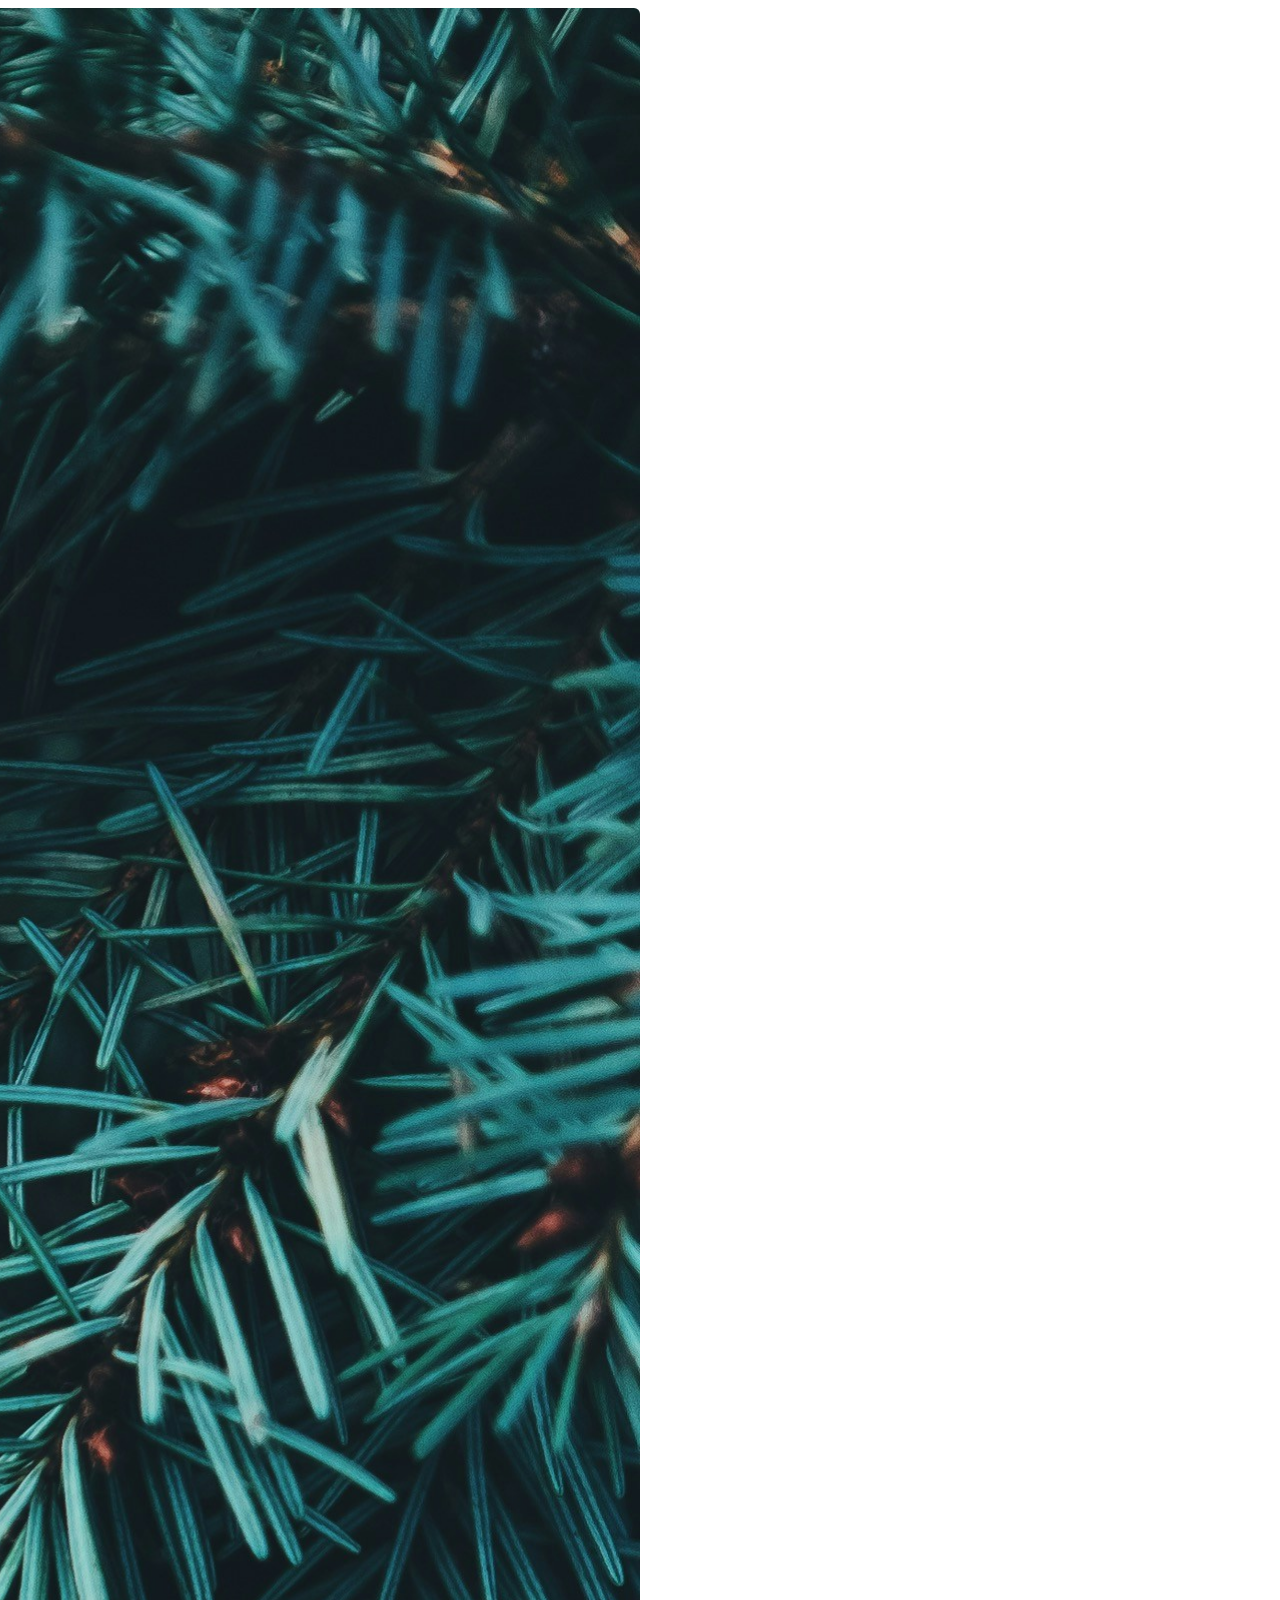
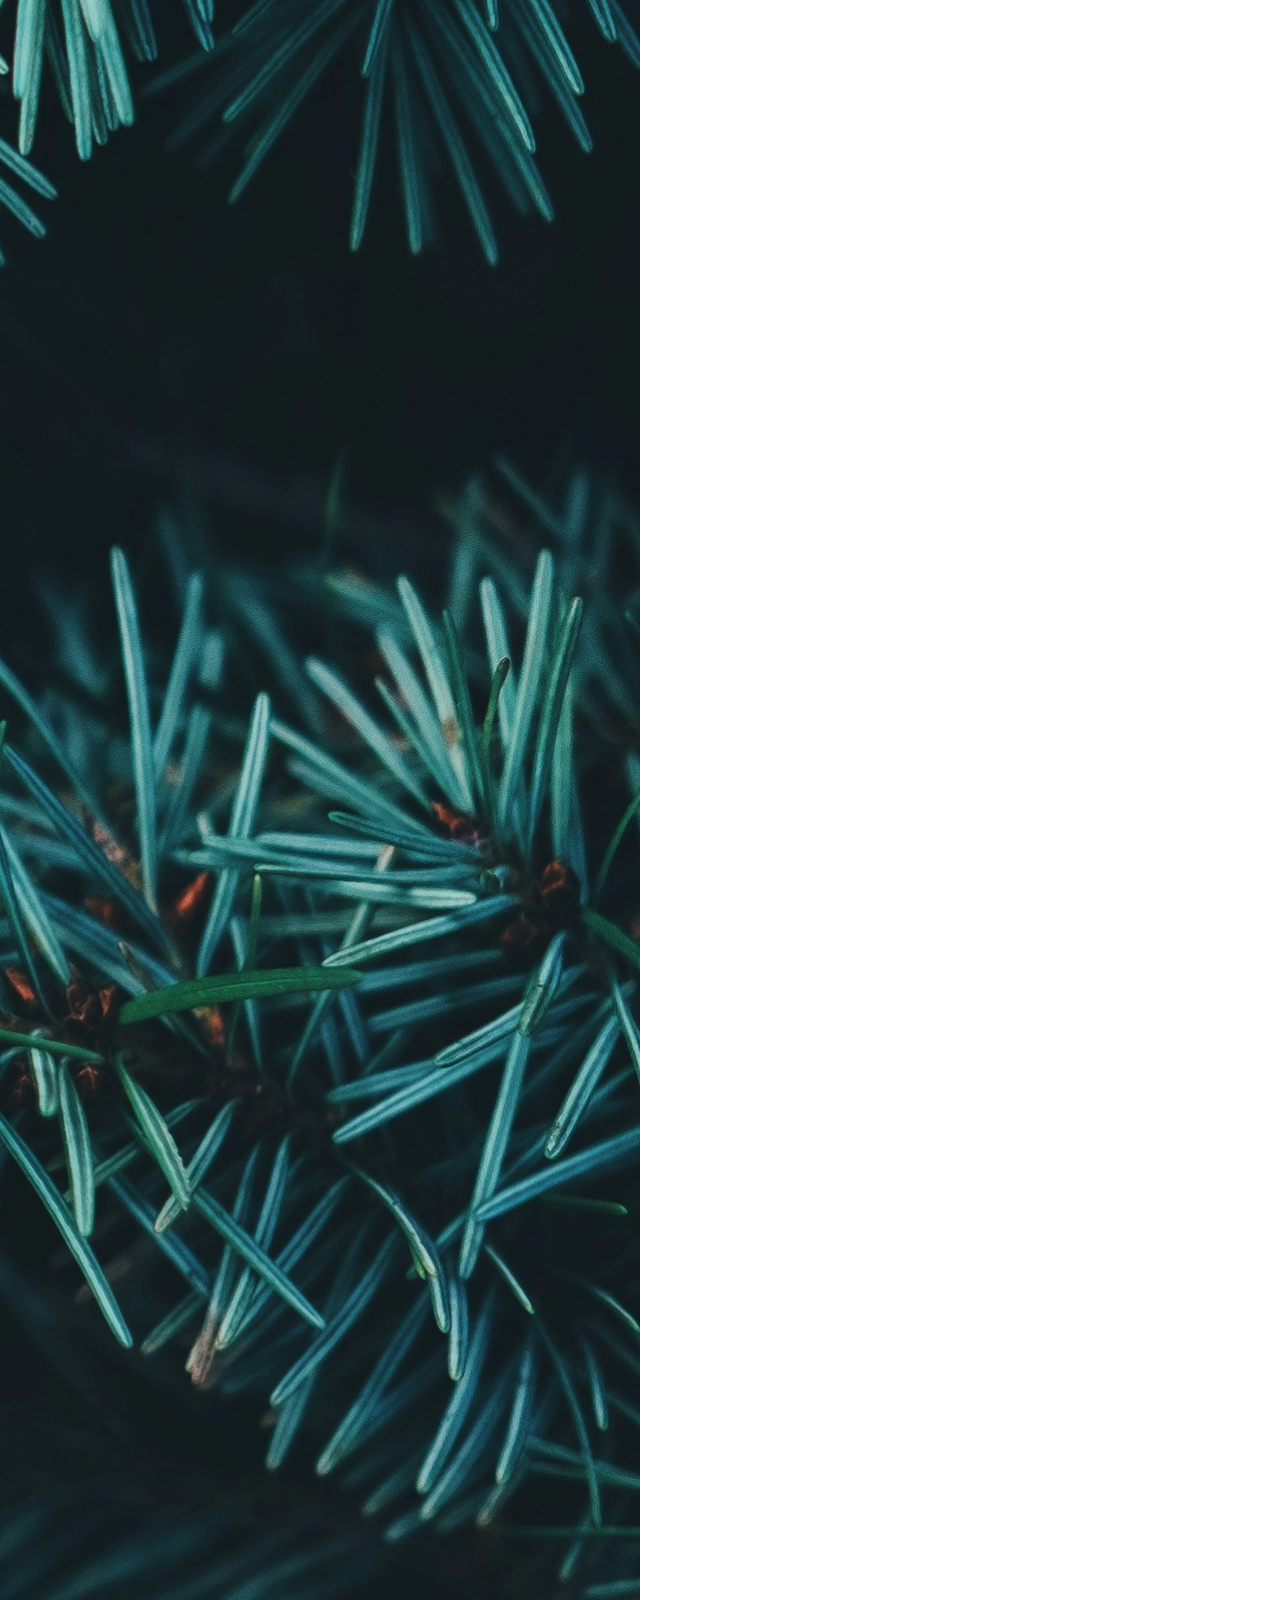
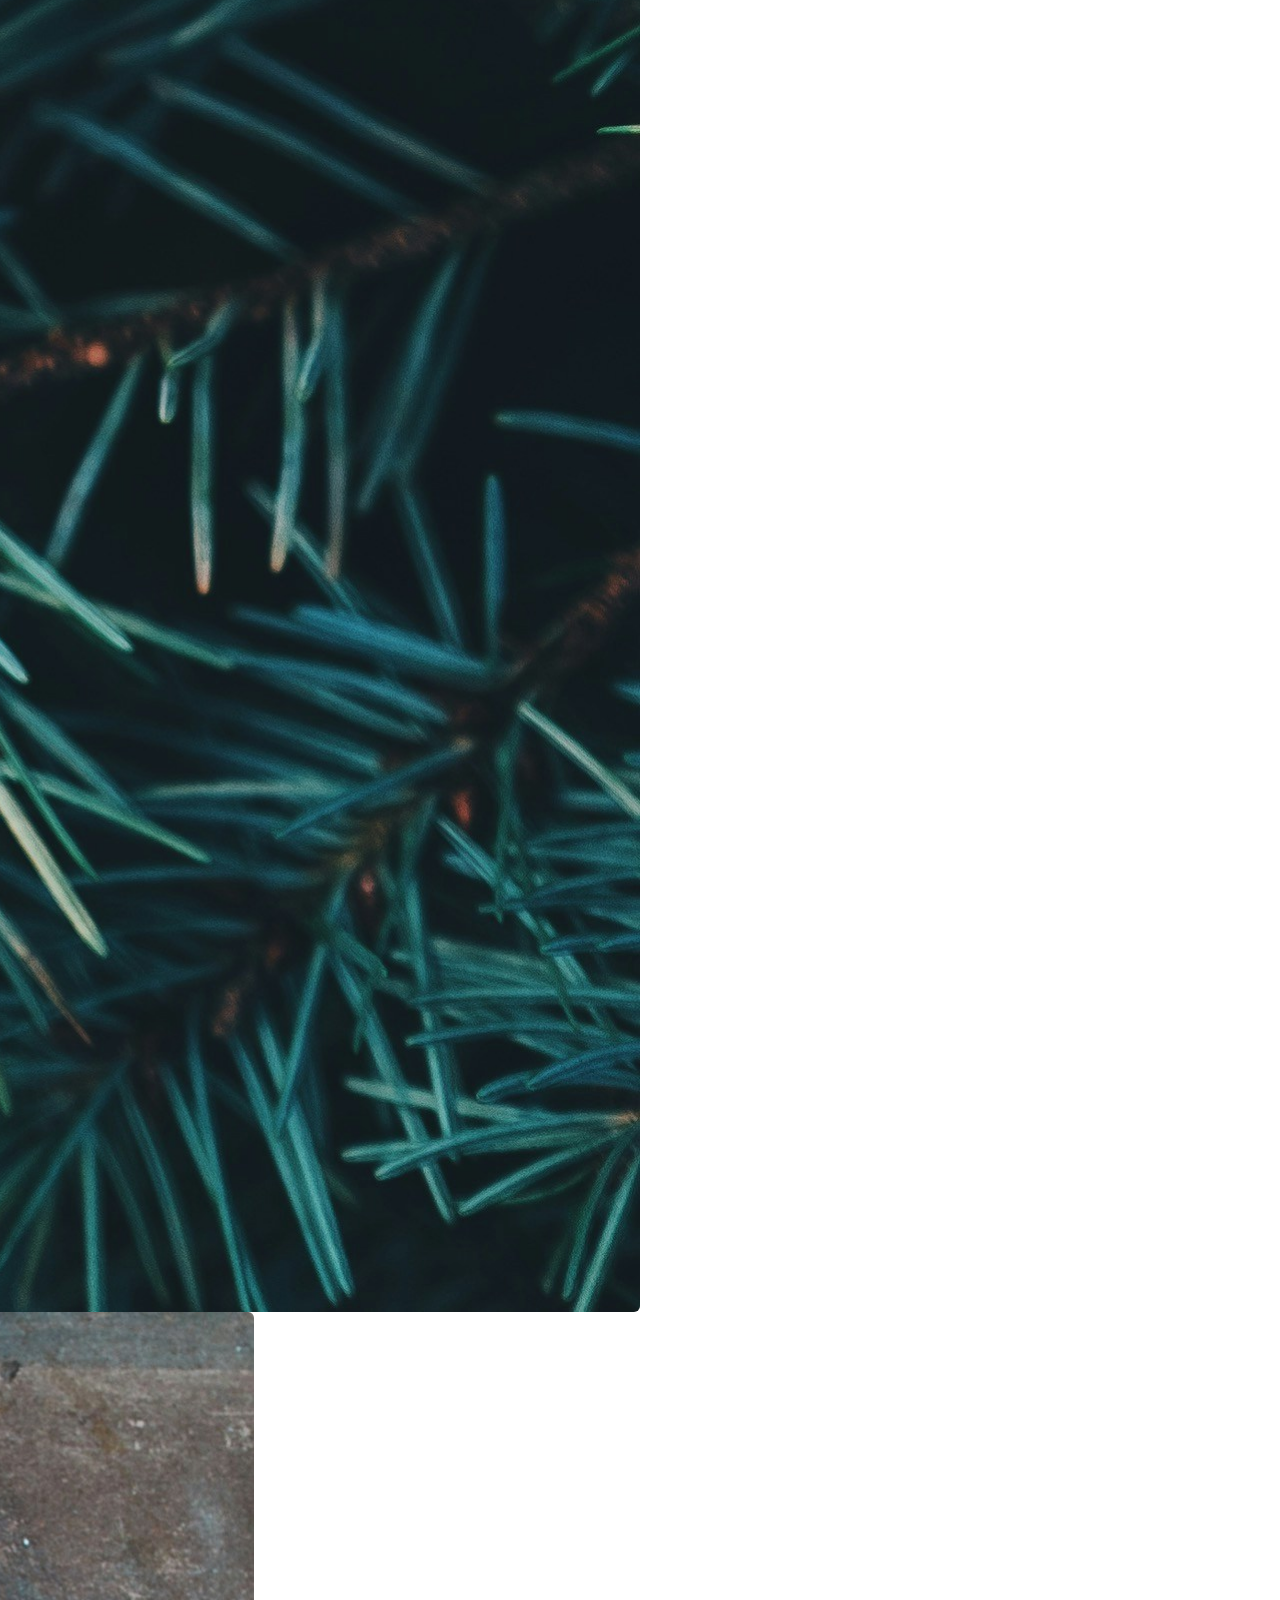
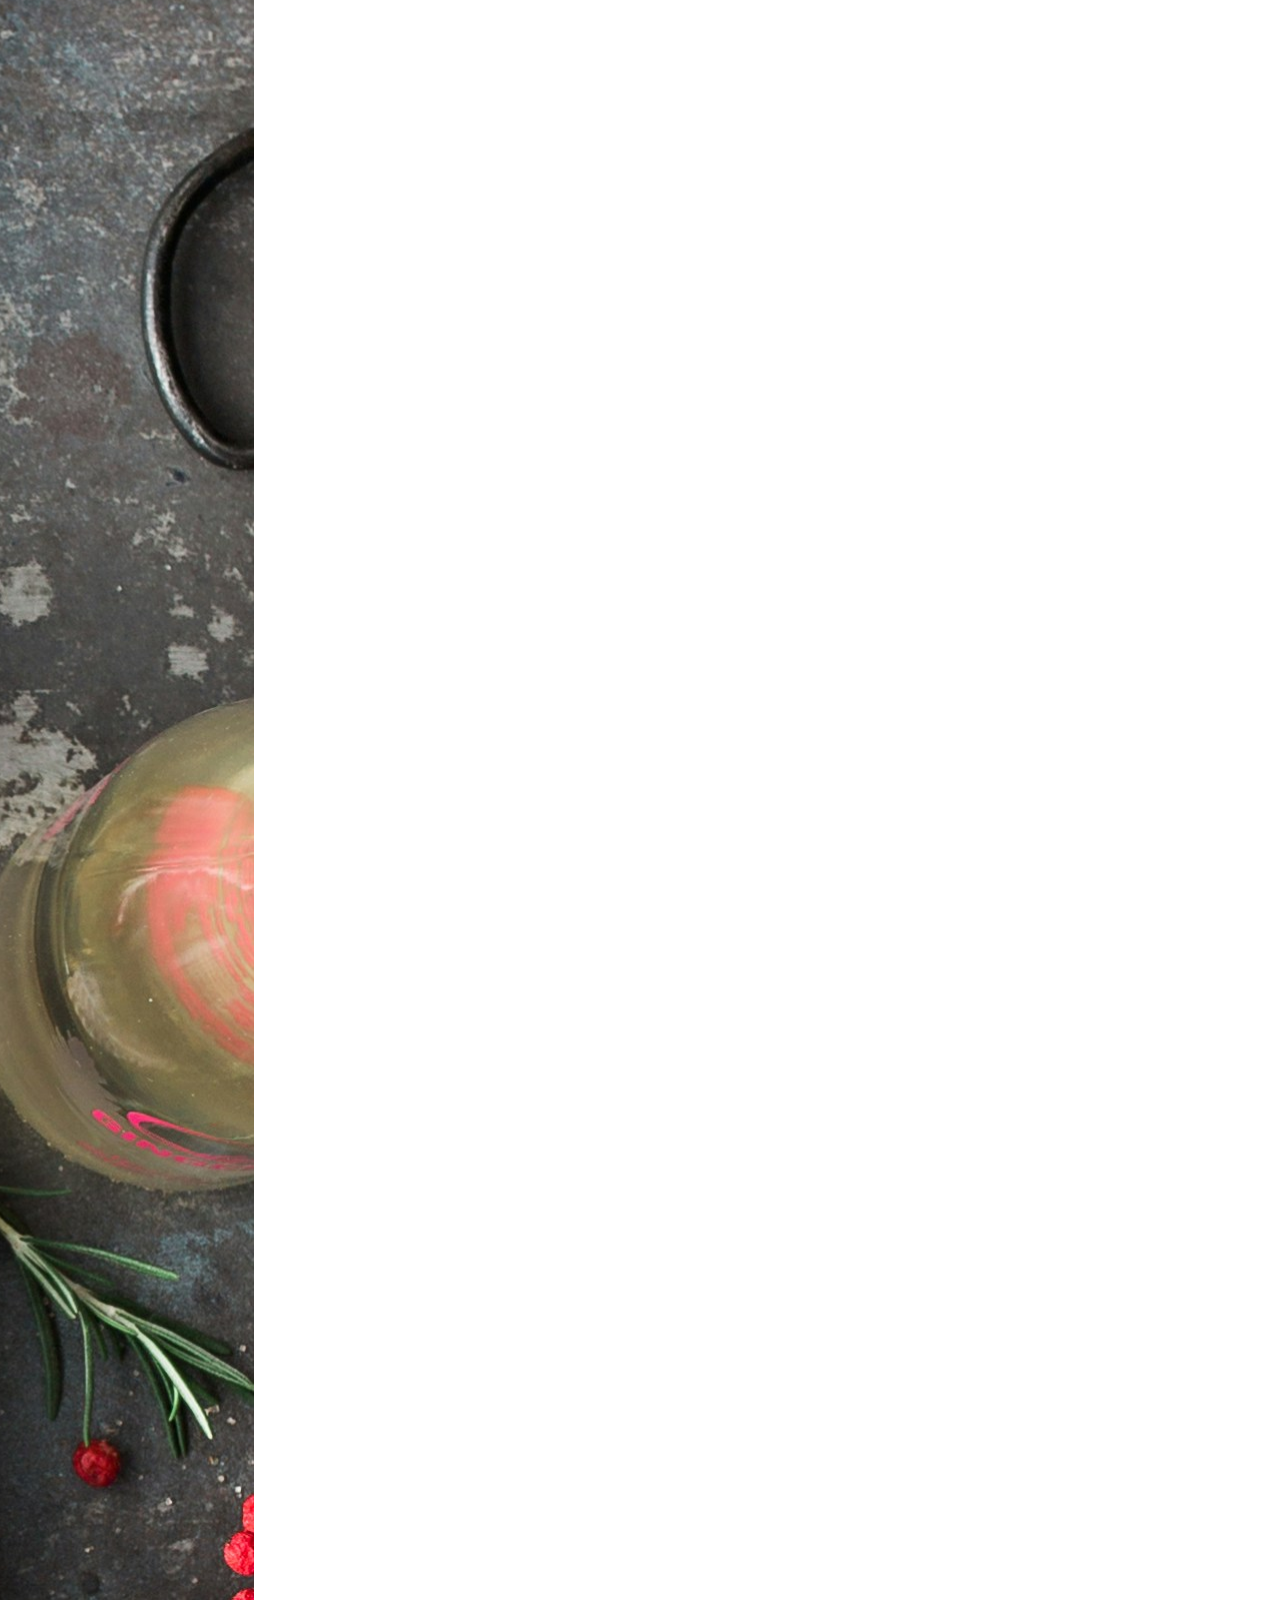
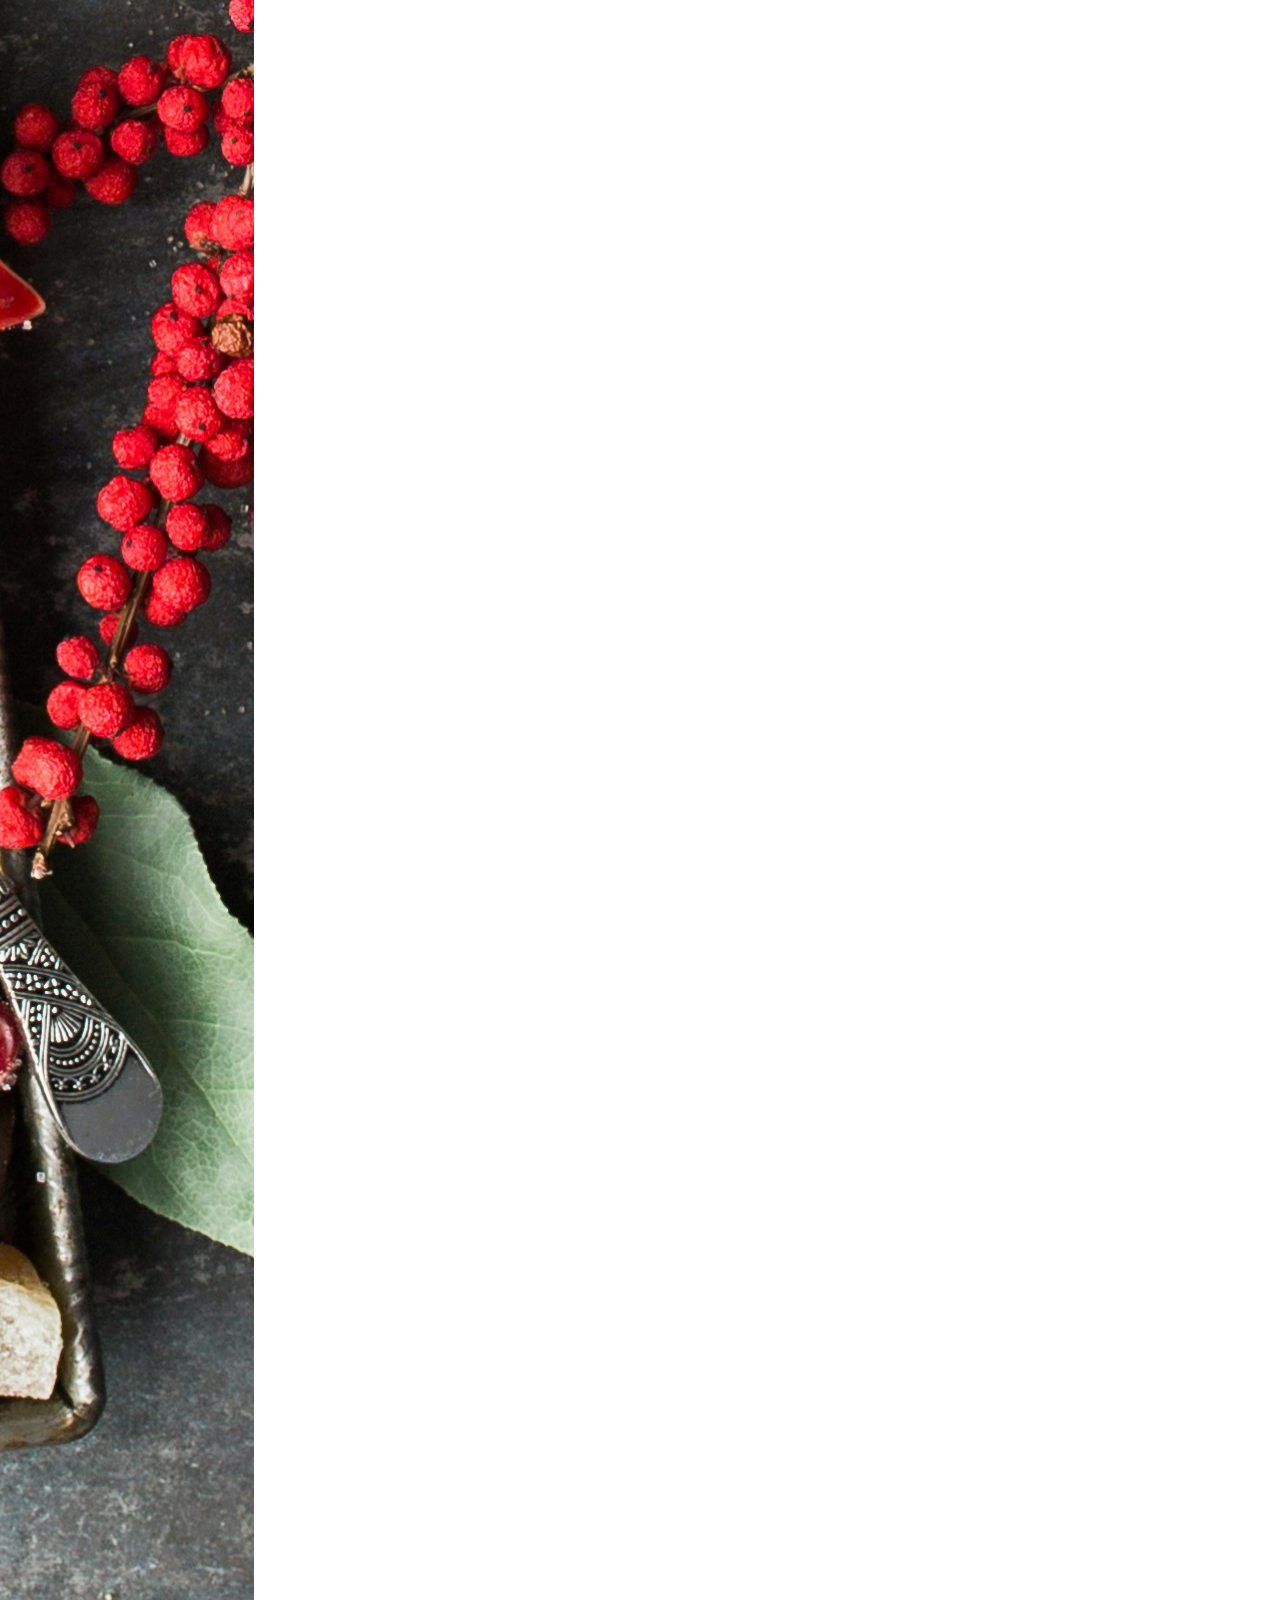
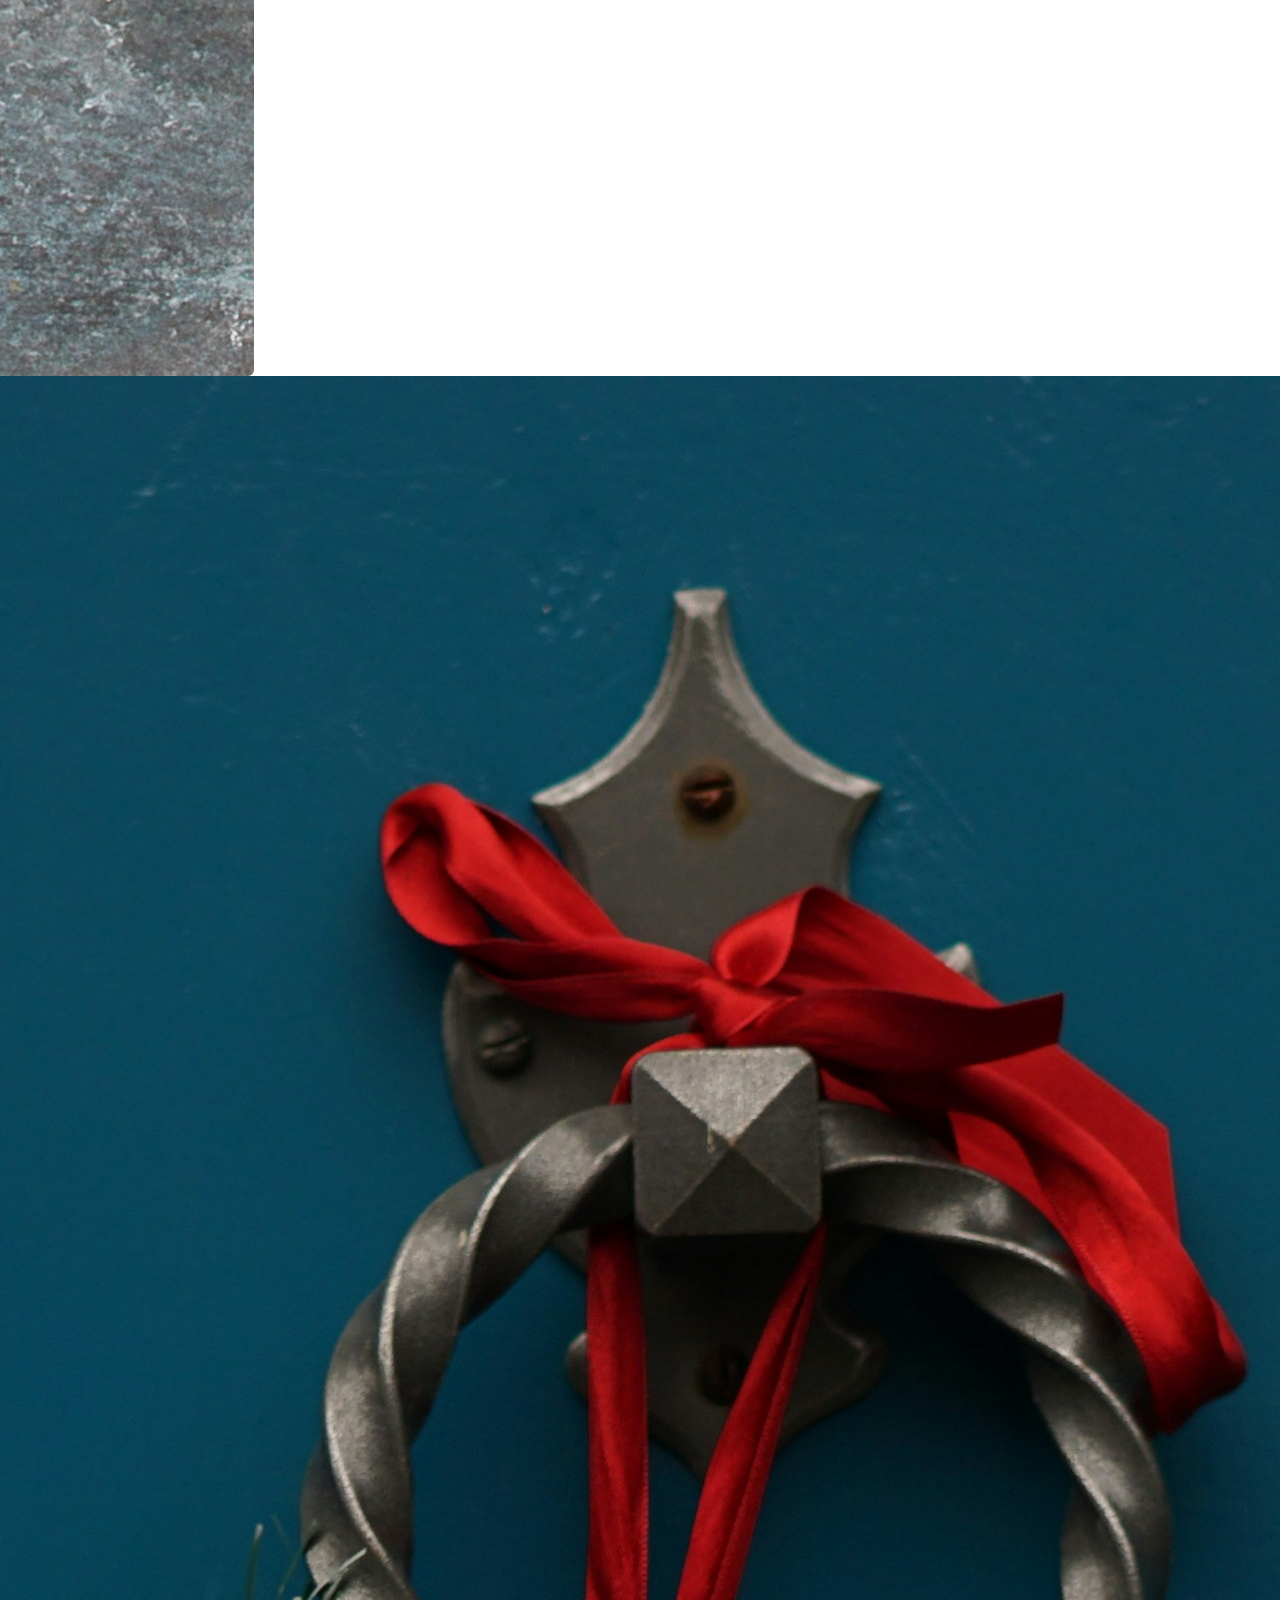
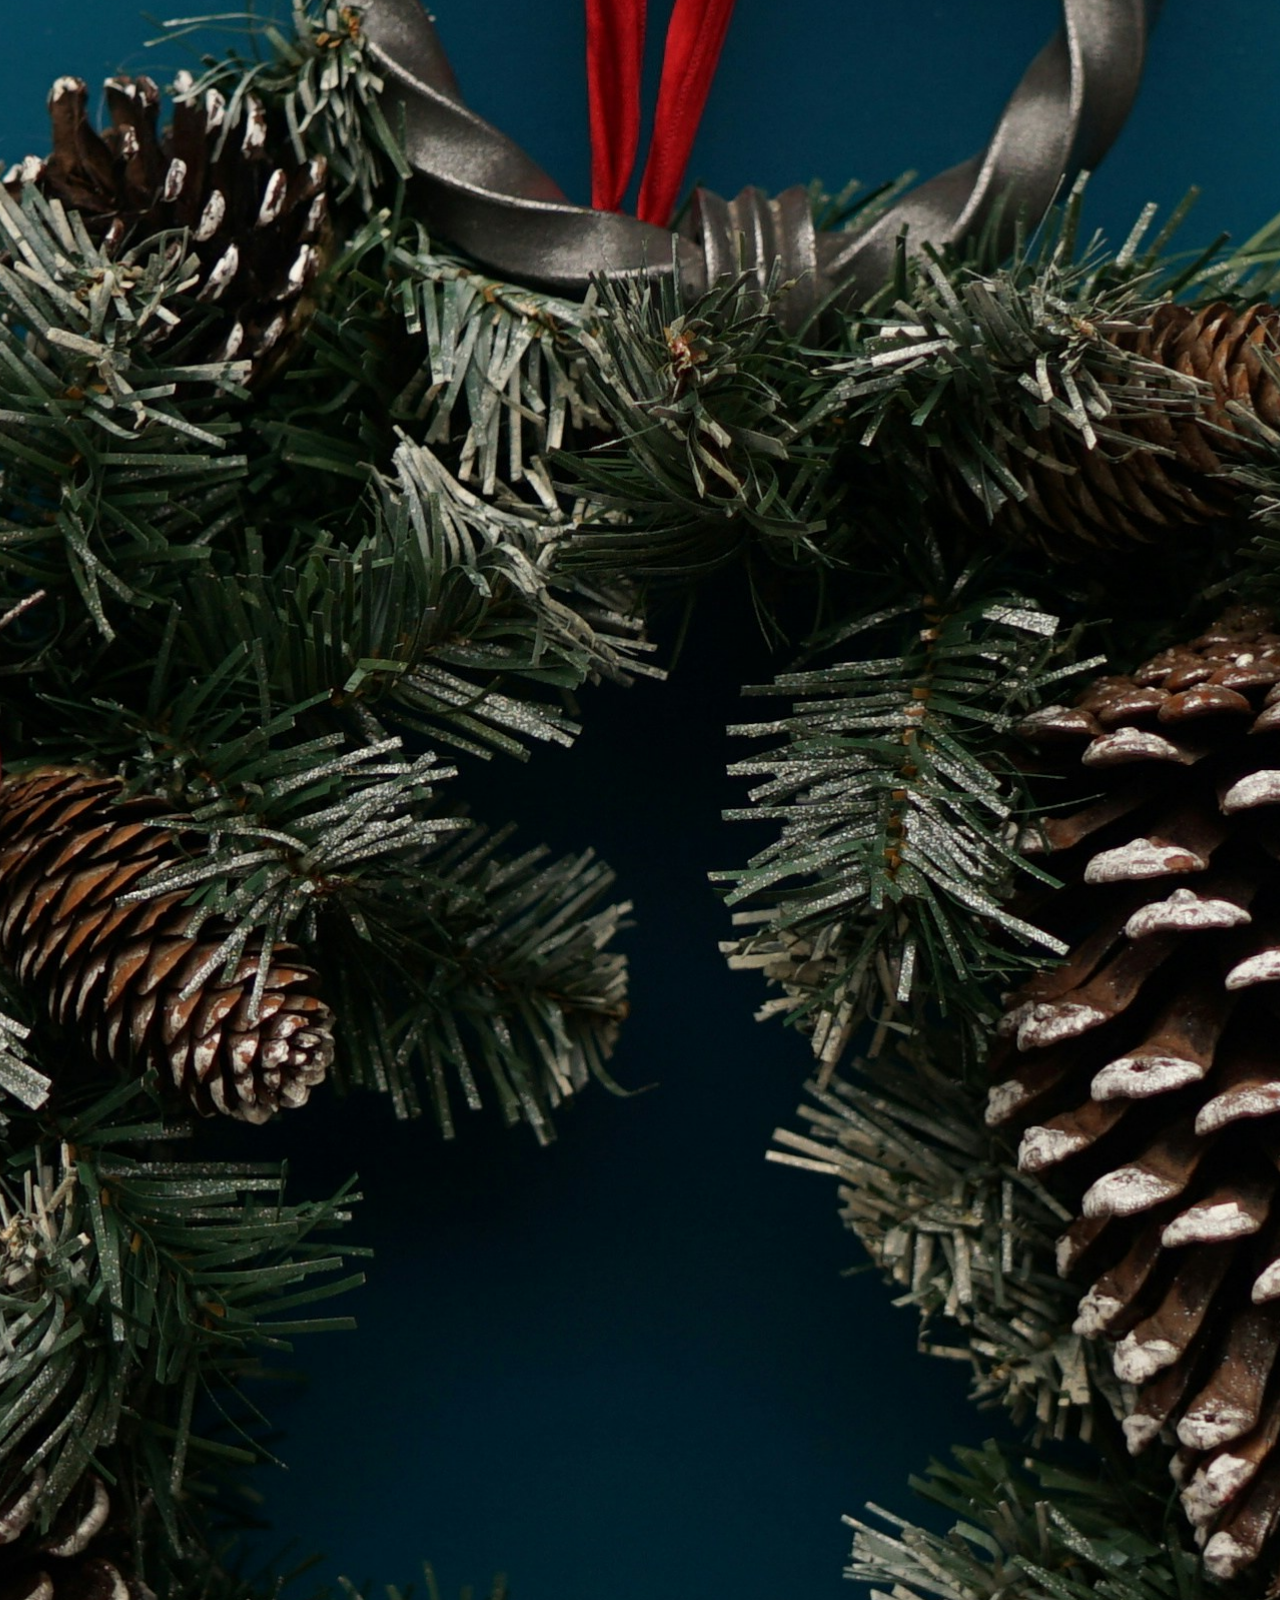
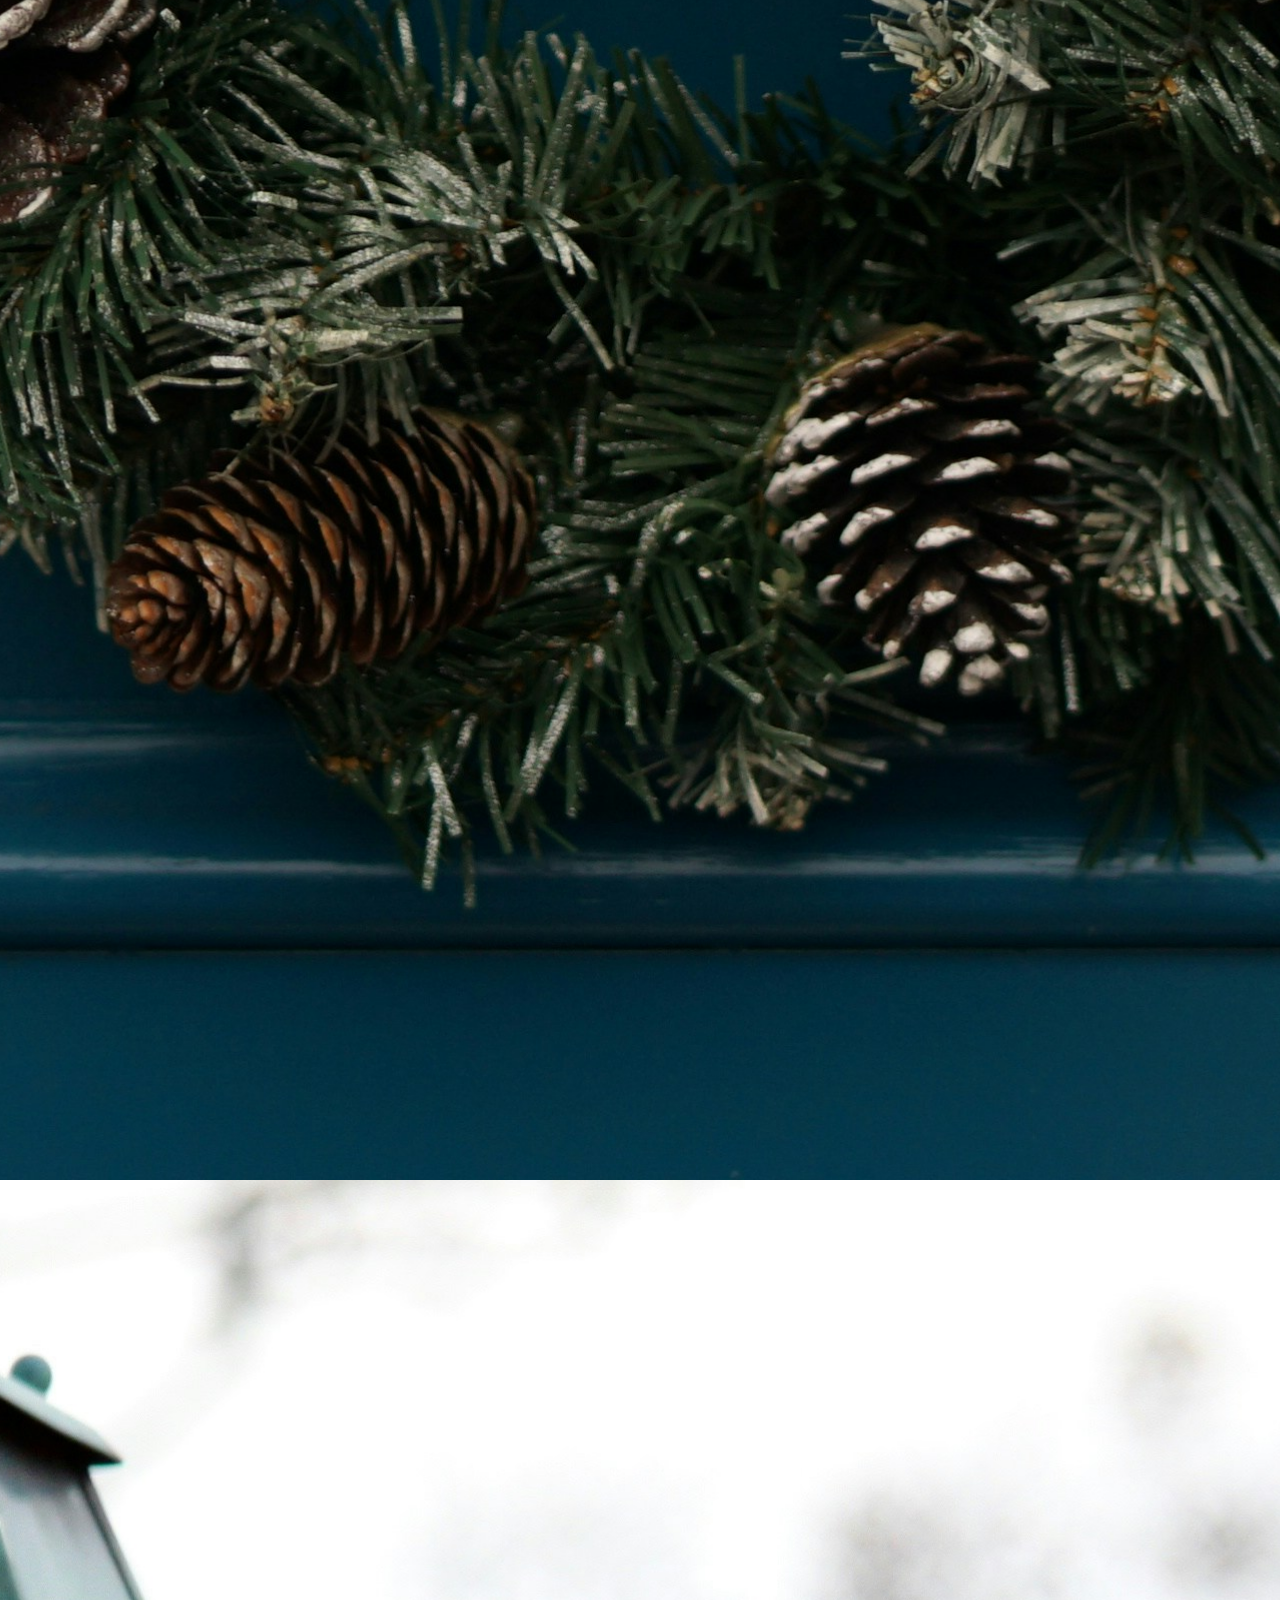
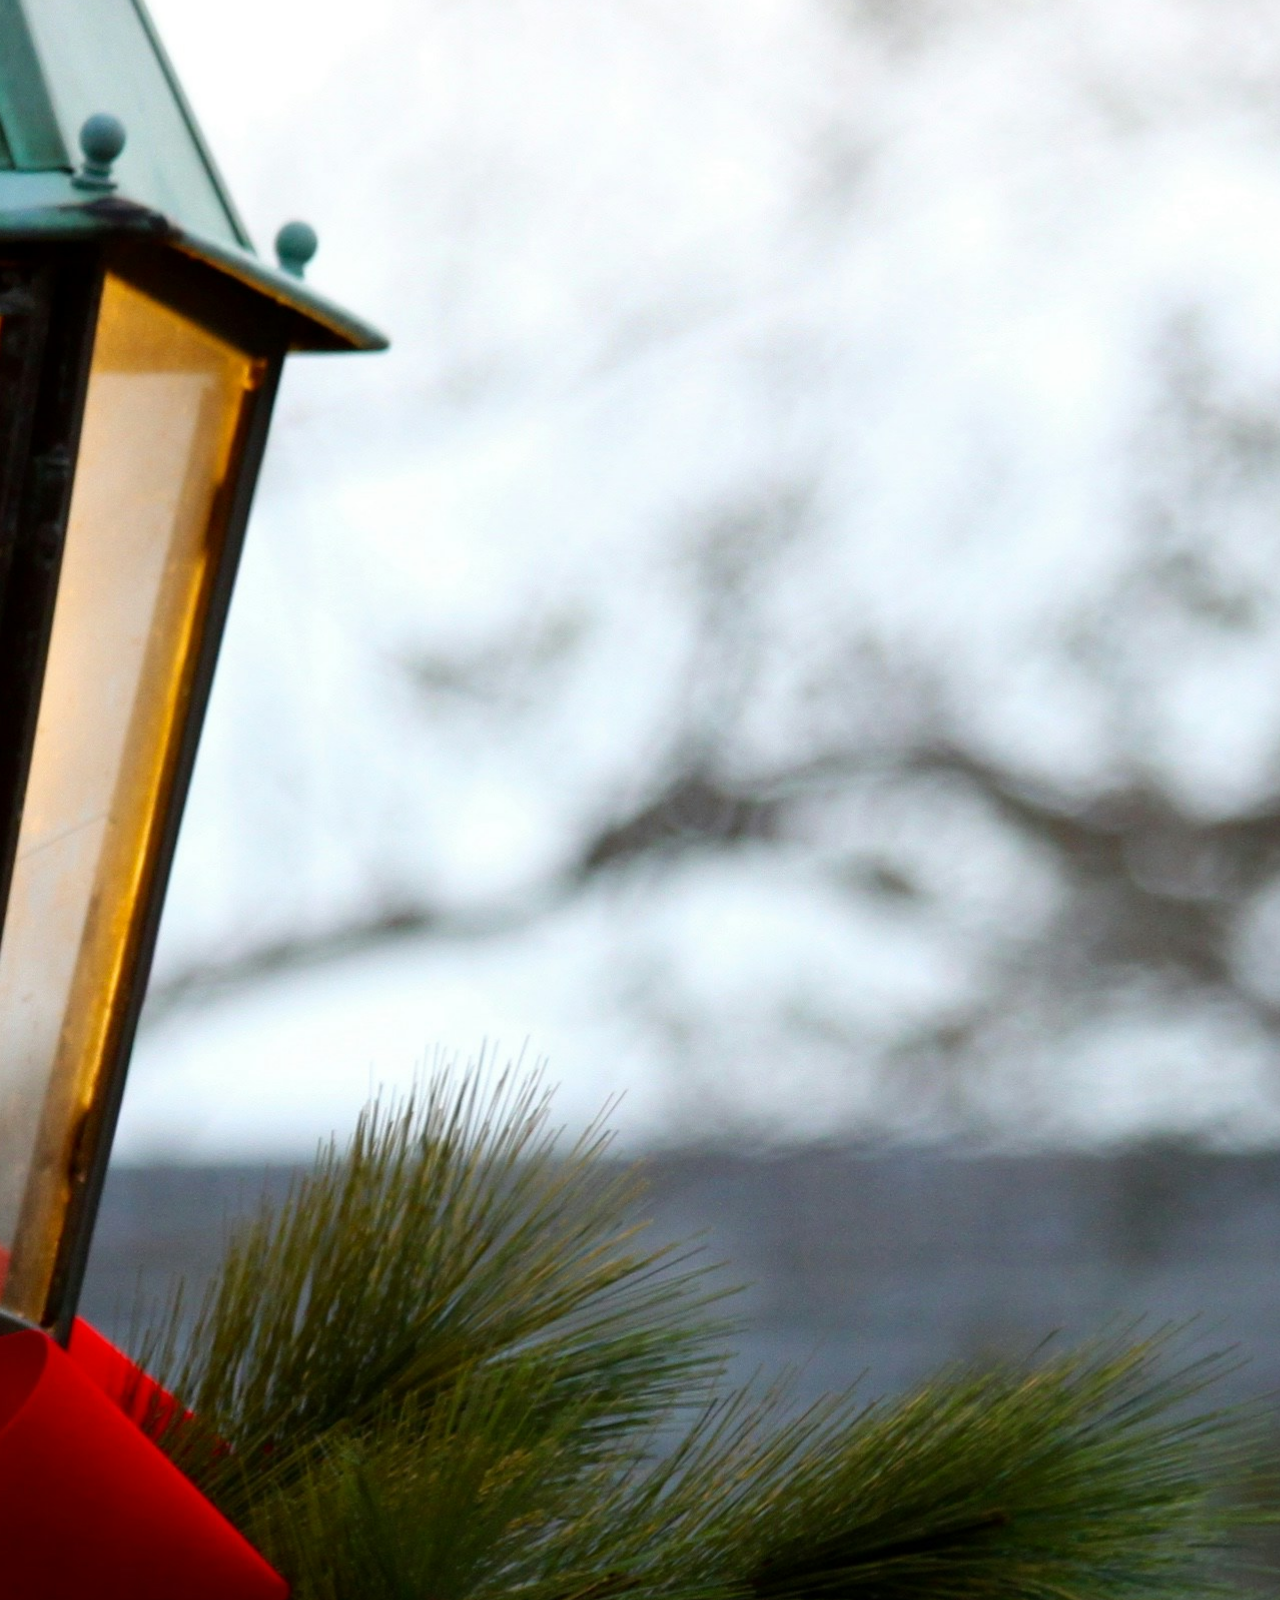
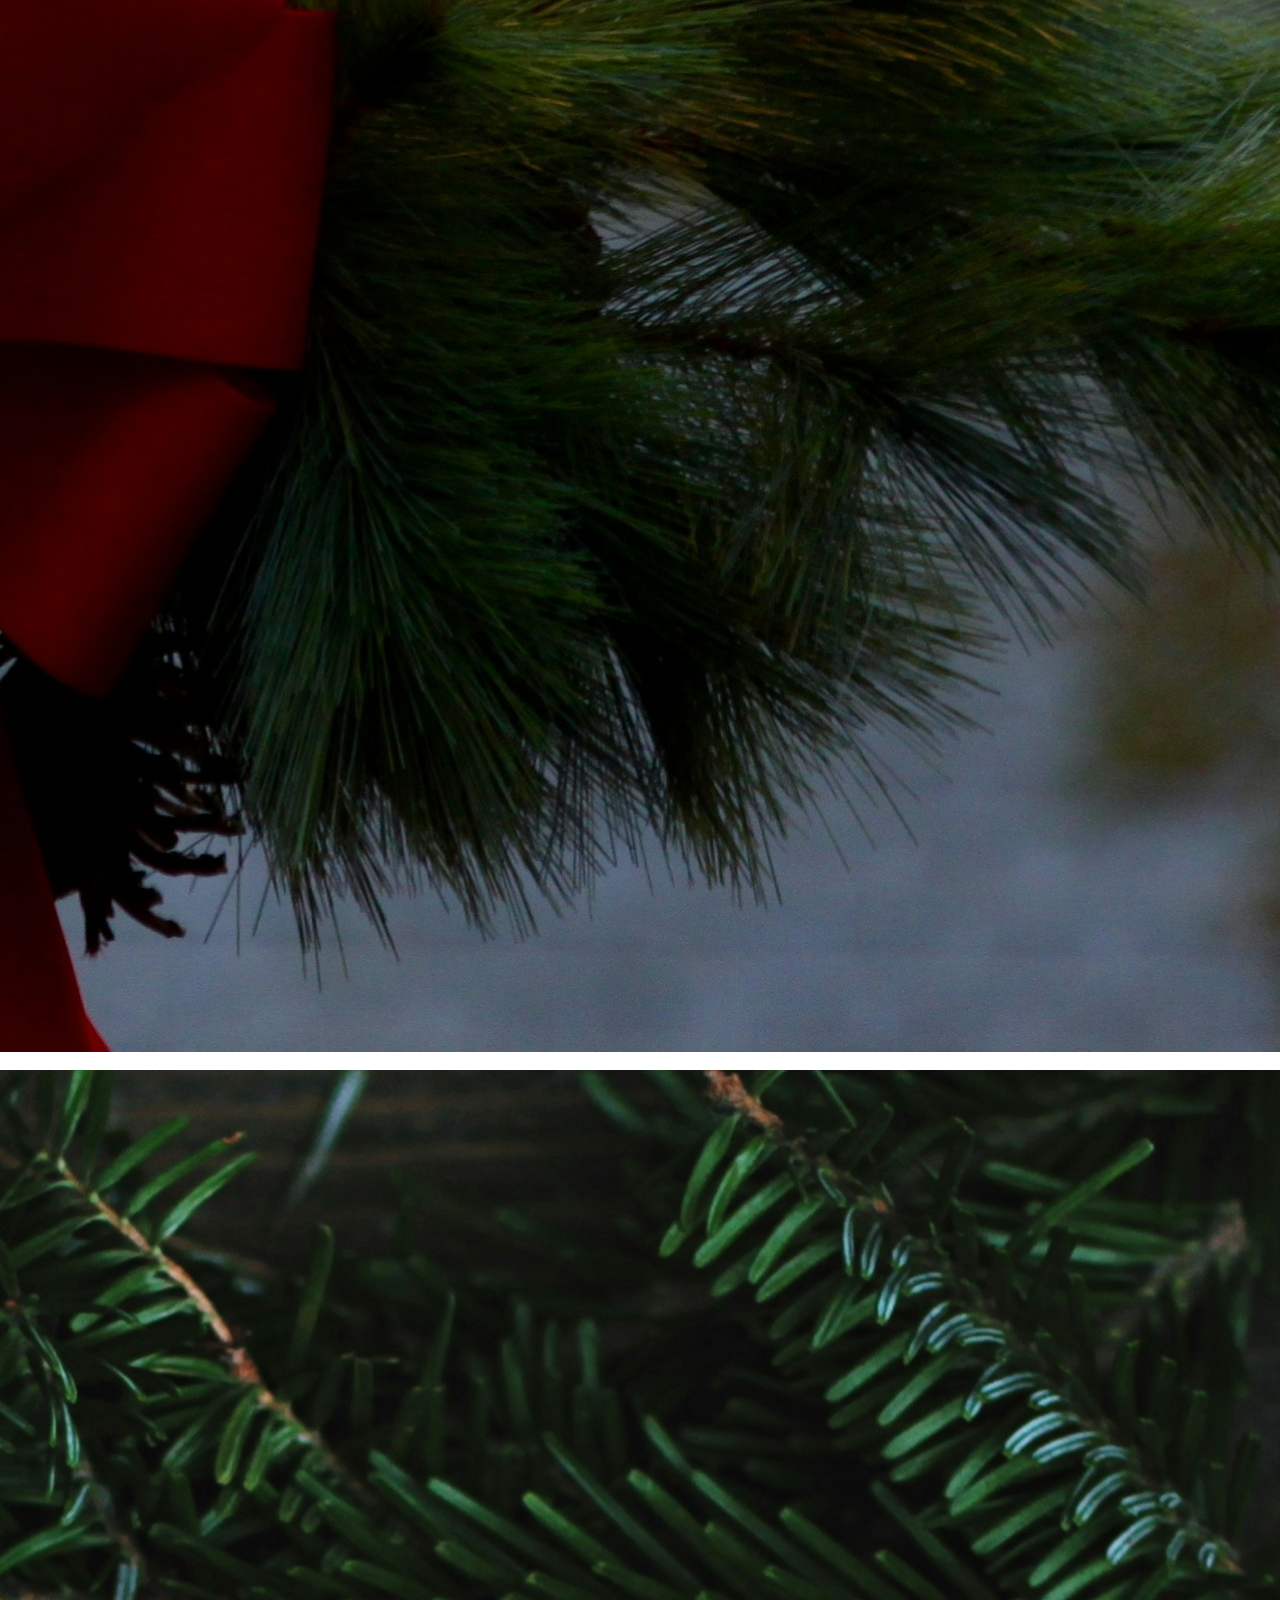
==== day-01/index.html @ 573d1aa2 "feat: init day 01" ====
<!DOCTYPE html>
<html>
<head>
  <meta charset='utf-8'>
  <meta http-equiv='X-UA-Compatible' content='IE=edge'>
  <title>Advent of CSS: Day 01</title>
  <meta name='viewport' content='width=device-width, initial-scale=1'>
  <link rel="stylesheet" href="main.css">
</head>
<body>
  <main class="main">
    <div class="image__container">
      <div>
        <img src="./assets/images/annie-spratt-zh7GEuORbUw-unsplash.jpg" alt="annie-spratt">
      </div>
      <div>
        <img src="./assets/images/brooke-lark-F_IST8bKxhI-unsplash.jpg" alt="brooke-lark">
      </div>
      <div>
        <img src="./assets/images/erwan-hesry-e9jV1ZyrOmg-unsplash.jpg" alt="erwan-hesry">
      </div>
      <div>
        <img src="./assets/images/josh-harrison-jY_fTS7ZE98-unsplash.jpg" alt="josh-harrison">
      </div>
      <div>
        <img src="./assets/images/monika-grabkowska-yuAEcsAe4lk-unsplash.jpg" alt="monika-grabkowska">
      </div>
      <div>
        <img src="./assets/images/toa-heftiba-WsDF95mSUsI-unsplash.jpg" alt="toa-heftiba">
      </div>
    </div>
  </main>
</body>
</html>
---- day-01/main.css ----
img {
  height: 100%;
  object-fit: cover;
  border-radius: .375rem;
}

.main {
  display: flex;
  justify-content: center;
  align-items: center;
}

.image__container {
  display: grid;
  grid-area: repeat(6, 1fr);
}
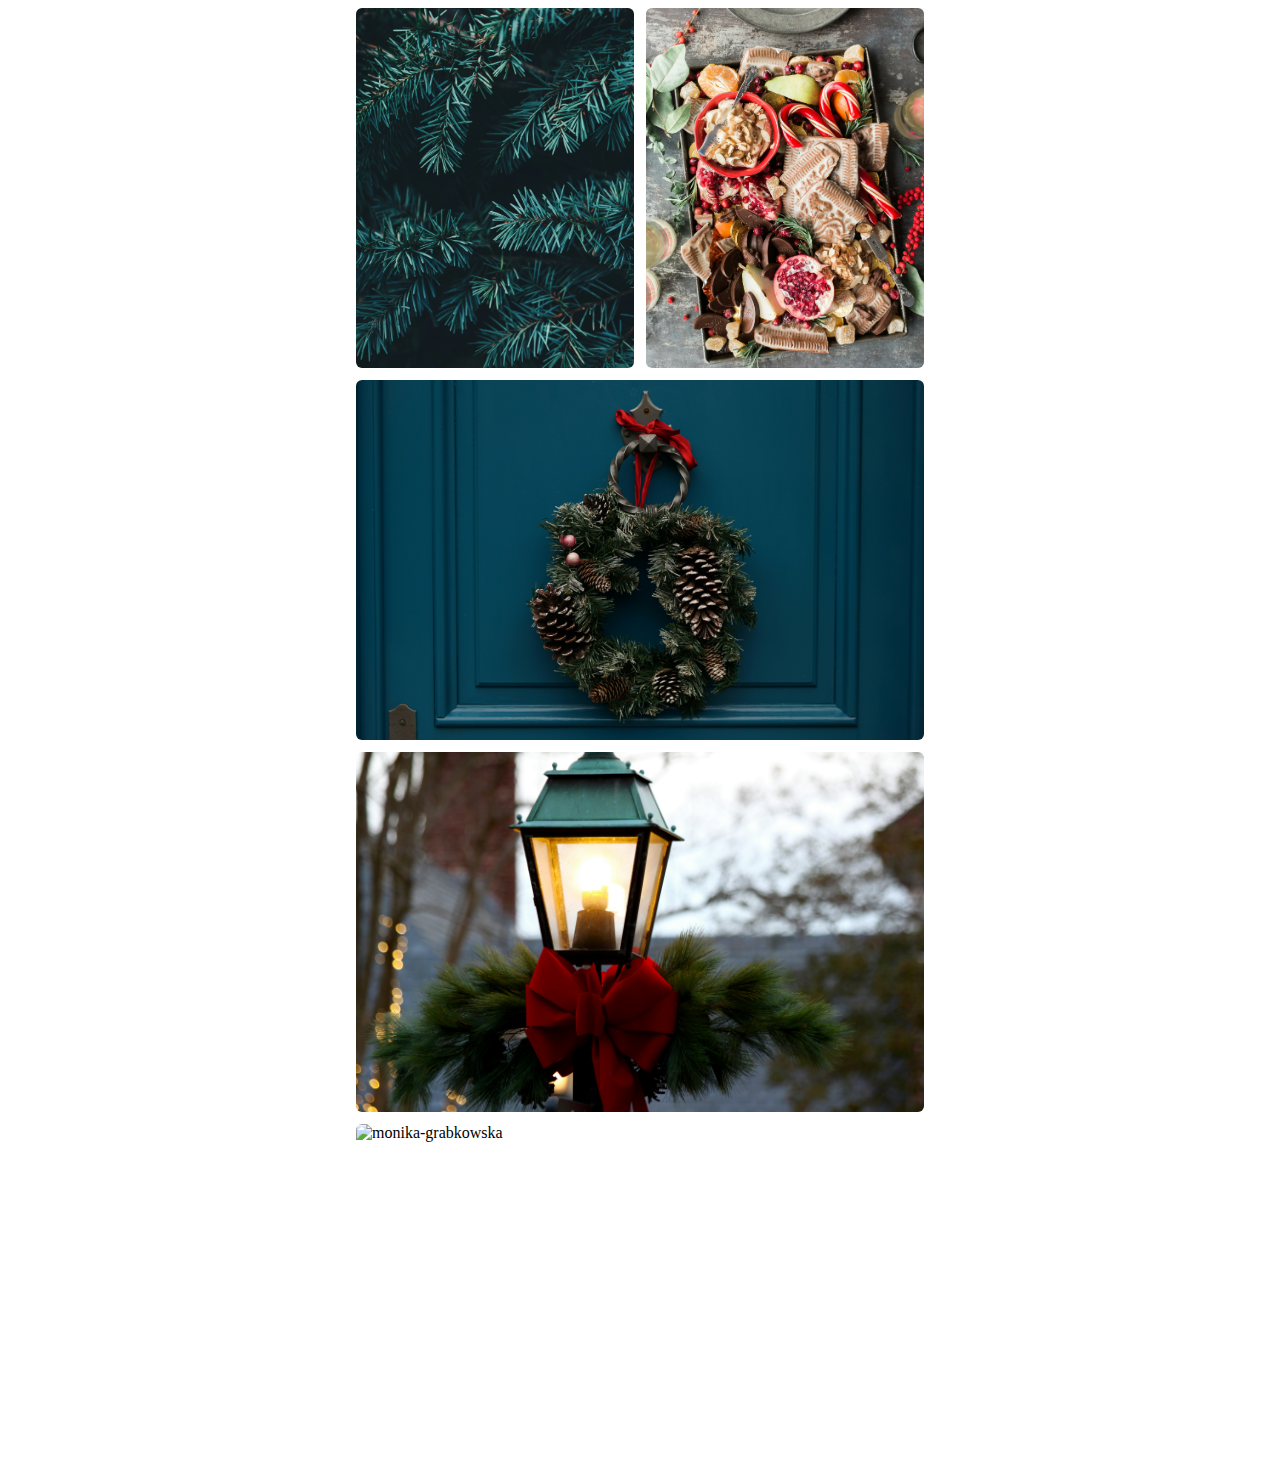
==== commit 8aa34603: "chore: trying with flexbox" ====
--- a/day-01/index.html
+++ b/day-01/index.html
@@ -10,24 +10,12 @@
 <body>
   <main class="main">
     <div class="image__container">
-      <div>
-        <img src="./assets/images/annie-spratt-zh7GEuORbUw-unsplash.jpg" alt="annie-spratt">
-      </div>
-      <div>
-        <img src="./assets/images/brooke-lark-F_IST8bKxhI-unsplash.jpg" alt="brooke-lark">
-      </div>
-      <div>
-        <img src="./assets/images/erwan-hesry-e9jV1ZyrOmg-unsplash.jpg" alt="erwan-hesry">
-      </div>
-      <div>
-        <img src="./assets/images/josh-harrison-jY_fTS7ZE98-unsplash.jpg" alt="josh-harrison">
-      </div>
-      <div>
-        <img src="./assets/images/monika-grabkowska-yuAEcsAe4lk-unsplash.jpg" alt="monika-grabkowska">
-      </div>
-      <div>
-        <img src="./assets/images/toa-heftiba-WsDF95mSUsI-unsplash.jpg" alt="toa-heftiba">
-      </div>
+      <img src="./assets/images/annie-spratt-zh7GEuORbUw-unsplash.jpg" alt="annie-spratt">
+      <img src="./assets/images/brooke-lark-F_IST8bKxhI-unsplash.jpg" alt="brooke-lark">
+      <img src="./assets/images/erwan-hesry-e9jV1ZyrOmg-unsplash.jpg" alt="erwan-hesry">
+      <img src="./assets/images/josh-harrison-jY_fTS7ZE98-unsplash.jpg" alt="josh-harrison">
+      <img src="./assets/images/monika-grabkowska-yuAEcsAe4lk-unsplash.jpg" alt="monika-grabkowska">
+      <!-- <img src="./assets/images/toa-heftiba-WsDF95mSUsI-unsplash.jpg" alt="toa-heftiba"> -->
     </div>
   </main>
 </body>
--- a/day-01/main.css
+++ b/day-01/main.css
@@ -1,7 +1,13 @@
 img {
   height: 100%;
   object-fit: cover;
+  flex-basis: 256px;
+  flex-grow: 1;
   border-radius: .375rem;
+}
+
+img:nth-child(n + 3) {
+  flex-basis: 128px;
 }
 
 .main {
@@ -11,6 +17,9 @@
 }
 
 .image__container {
-  display: grid;
-  grid-area: repeat(6, 1fr);
+  width: 568px;
+  height: 360px;
+  display: flex;
+  flex-wrap: wrap;
+  gap: .75rem;
 }
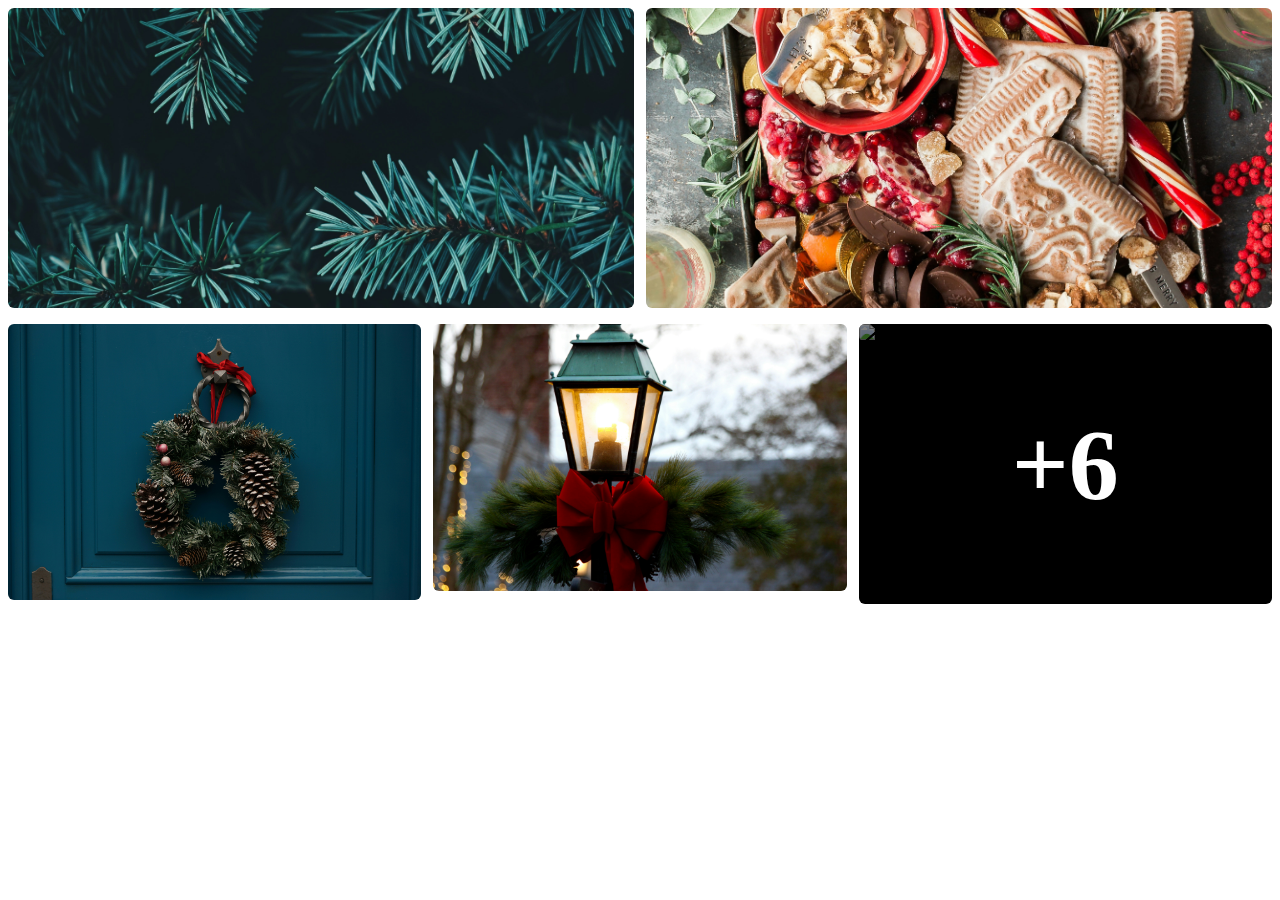
==== commit bfd37957: "feat: 95% working solution (counter is not incrementing when more images are added)" ====
--- a/day-01/index.html
+++ b/day-01/index.html
@@ -8,15 +8,28 @@
   <link rel="stylesheet" href="main.css">
 </head>
 <body>
-  <main class="main">
     <div class="image__container">
-      <img src="./assets/images/annie-spratt-zh7GEuORbUw-unsplash.jpg" alt="annie-spratt">
-      <img src="./assets/images/brooke-lark-F_IST8bKxhI-unsplash.jpg" alt="brooke-lark">
-      <img src="./assets/images/erwan-hesry-e9jV1ZyrOmg-unsplash.jpg" alt="erwan-hesry">
-      <img src="./assets/images/josh-harrison-jY_fTS7ZE98-unsplash.jpg" alt="josh-harrison">
-      <img src="./assets/images/monika-grabkowska-yuAEcsAe4lk-unsplash.jpg" alt="monika-grabkowska">
-      <!-- <img src="./assets/images/toa-heftiba-WsDF95mSUsI-unsplash.jpg" alt="toa-heftiba"> -->
+      <div>
+        <img src="./assets/images/annie-spratt-zh7GEuORbUw-unsplash.jpg" alt="annie-spratt">
+      </div>
+      <div>
+        <img src="./assets/images/brooke-lark-F_IST8bKxhI-unsplash.jpg" alt="brooke-lark">
+      </div>
+      <div>
+        <img src="./assets/images/erwan-hesry-e9jV1ZyrOmg-unsplash.jpg" alt="erwan-hesry">
+      </div>  
+      <div>
+        <img src="./assets/images/josh-harrison-jY_fTS7ZE98-unsplash.jpg" alt="josh-harrison">
+      </div>
+      <div>
+        <img src="./assets/images/monika-grabkowska-yuAEcsAe4lk-unsplash.jpg" alt="monika-grabkowska">
+      </div>
+      <div>
+        <img src="./assets/images/toa-heftiba-WsDF95mSUsI-unsplash.jpg" alt="toa-heftiba">
+      </div>
+      <div>
+        <img src="./assets/images/toa-heftiba-WsDF95mSUsI-unsplash.jpg" alt="toa-heftiba">
+      </div>
     </div>
-  </main>
 </body>
 </html>
--- a/day-01/main.css
+++ b/day-01/main.css
@@ -1,25 +1,110 @@
-img {
-  height: 100%;
+img { 
+  max-height: 300px;
+  width: 100%;
   object-fit: cover;
-  flex-basis: 256px;
-  flex-grow: 1;
   border-radius: .375rem;
 }
 
-img:nth-child(n + 3) {
-  flex-basis: 128px;
+.image__container {
+  display: grid;
+  gap: .75rem;
 }
 
-.main {
-  display: flex;
-  justify-content: center;
-  align-items: center;
+.image__container:has(div:nth-child(1)) {
+  grid-template-columns: repeat(1, minmax(0, 1fr));
+
+  > img {
+    max-height: 616px;
+    height: 100%;
+  }
 }
 
-.image__container {
-  width: 568px;
-  height: 360px;
-  display: flex;
-  flex-wrap: wrap;
-  gap: .75rem;
+.image__container:has(div:nth-child(2)) {
+  grid-template-columns: repeat(2, minmax(0, 1fr));
+
+  > img {
+    max-height: 616px;
+  }
 }
+
+.image__container:has(div:nth-child(3)) {
+  grid-template-columns: repeat(2, minmax(0, 1fr));
+
+  > div:last-child {
+    grid-column: span 2 / span 2;
+  }
+}
+
+.image__container:has(div:nth-child(4)) {
+  grid-template-columns: repeat(2, minmax(0, 1fr));
+
+  > div:nth-child(3) {
+    grid-column: span 1 / span 1;
+  }
+
+  > div:last-child {
+    grid-column: span 1 / span 1;
+  }
+}
+
+.image__container:has(div:nth-child(5)) {
+  grid-template-columns: repeat(6, minmax(0, 1fr));
+
+  > div:nth-child(1),
+  > div:nth-child(2) {
+    grid-column: span 3 / span 3;
+  }
+
+  > div:nth-child(3),
+  > div:nth-child(4),
+  > div:nth-child(5) {
+    grid-column: span 2 / span 2;
+  }
+}
+
+.image__container:has(div:nth-child(6)) {
+  counter-set: img-count 5;
+  counter-reset: img-count;
+
+  > div:nth-child(5) {
+    background-color: #000000;
+    border-radius: .375rem;
+    max-height: 300px;
+
+    img {
+      opacity: 50%;
+    }
+  }
+
+    /* this displays the counter */
+    > div:nth-child(5)::before {
+      display: block;
+      /* We want to hide the count and only show for the very last photo.
+        we're using visibility instead of display because if you set display to
+        none then it's not included in the count */
+      content: "+" counter(img-count);
+      counter-increment: img-count;
+      font-size: 100px;
+      font-weight: bold;
+      position: absolute;
+      left: 50%;
+      transform: translate(-50%, -50%);
+      top: 50%;
+      color: white;
+      z-index: 10;
+    }
+
+  > div:nth-child(n + 6) {
+     /* grid-column-start: 5;
+     grid-column: span 2 / span 2;
+     grid-row-start: 2; */
+
+     img {
+       visibility: hidden;
+     }
+  }
+
+  > div {
+    position: relative;
+  }
+}
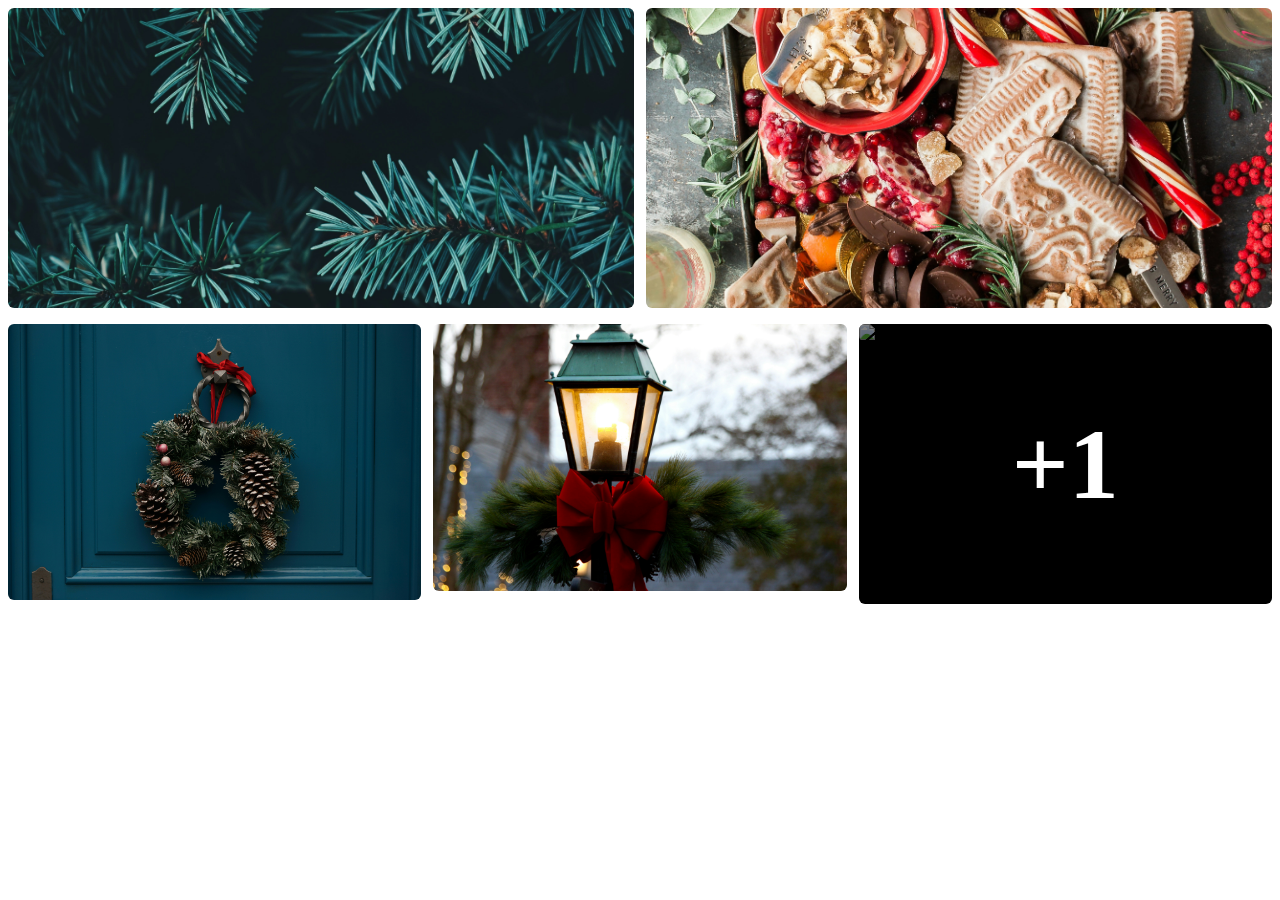
==== commit 7182ad14: "feat: fixed counter with the help of the solution" ====
--- a/day-01/index.html
+++ b/day-01/index.html
@@ -27,9 +27,9 @@
       <div>
         <img src="./assets/images/toa-heftiba-WsDF95mSUsI-unsplash.jpg" alt="toa-heftiba">
       </div>
-      <div>
+      <!-- <div>
         <img src="./assets/images/toa-heftiba-WsDF95mSUsI-unsplash.jpg" alt="toa-heftiba">
-      </div>
+      </div> -->
     </div>
 </body>
 </html>
--- a/day-01/main.css
+++ b/day-01/main.css
@@ -63,27 +63,94 @@
 }
 
 .image__container:has(div:nth-child(6)) {
-  counter-set: img-count 5;
+  counter-set: img-count -5;
   counter-reset: img-count;
 
   > div:nth-child(5) {
     background-color: #000000;
     border-radius: .375rem;
     max-height: 300px;
+    
+    grid-column-start: 5;
+    grid-column-end: span 2;
+    grid-row-start: 2;
 
     img {
-      opacity: 50%;
+      opacity: .5;
     }
   }
 
-    /* this displays the counter */
-    > div:nth-child(5)::before {
+  > div:nth-child(n + 6) {
+    grid-column-start: 5;
+    grid-column-end: span 2;
+    grid-row-start: 2;
+
+    img {
+      display: none;
+    }
+  }
+
+  > div::before {
+    display: block;
+    visibility: hidden;
+    content: "+" counter(img-count);
+    counter-increment: img-count;
+    font-size: 100px;
+    font-weight: bold;
+    position: absolute;
+    left: 50%;
+    transform: translate(-50%, -50%);
+    top: 50%;
+    color: white;
+    z-index: 10;
+  }
+  
+  > div {
+    position: relative;
+  }
+
+  > div:last-of-type:before {
+    visibility: visible;
+}
+}
+
+/* SOLUTION FOR THE COUNTER */
+/* .image__container:has(div:nth-child(6)) {
+  counter-set: photo-count -5;
+  counter-reset: photo-count;
+
+  > div:nth-child(5) {
+      background-color: black;
+      border-radius: 0.5rem;
+      grid-column-start: 5;
+      grid-column-end: span 2;
+      grid-row-start: 2;
+
+      img {
+          opacity: 0.5;
+      }
+  }
+
+  > div:nth-child(n + 6) {
+      grid-column-start: 5;
+      grid-column-end: span 2;
+      grid-row-start: 2;
+
+      img {
+          display: none;
+      }
+  }
+
+  > div {
+      position: relative;
+      z-index: 10;
+  }
+
+  > div:before {
       display: block;
-      /* We want to hide the count and only show for the very last photo.
-        we're using visibility instead of display because if you set display to
-        none then it's not included in the count */
-      content: "+" counter(img-count);
-      counter-increment: img-count;
+      visibility: hidden;
+      content: "+" counter(photo-count);
+      counter-increment: photo-count;
       font-size: 100px;
       font-weight: bold;
       position: absolute;
@@ -91,20 +158,13 @@
       transform: translate(-50%, -50%);
       top: 50%;
       color: white;
-      z-index: 10;
-    }
-
-  > div:nth-child(n + 6) {
-     /* grid-column-start: 5;
-     grid-column: span 2 / span 2;
-     grid-row-start: 2; */
-
-     img {
-       visibility: hidden;
-     }
+      z-index: 20;
   }
 
-  > div {
-    position: relative;
+  > div:last-of-type:before {
+      visibility: visible;
   }
-}
+} */
+
+
+
